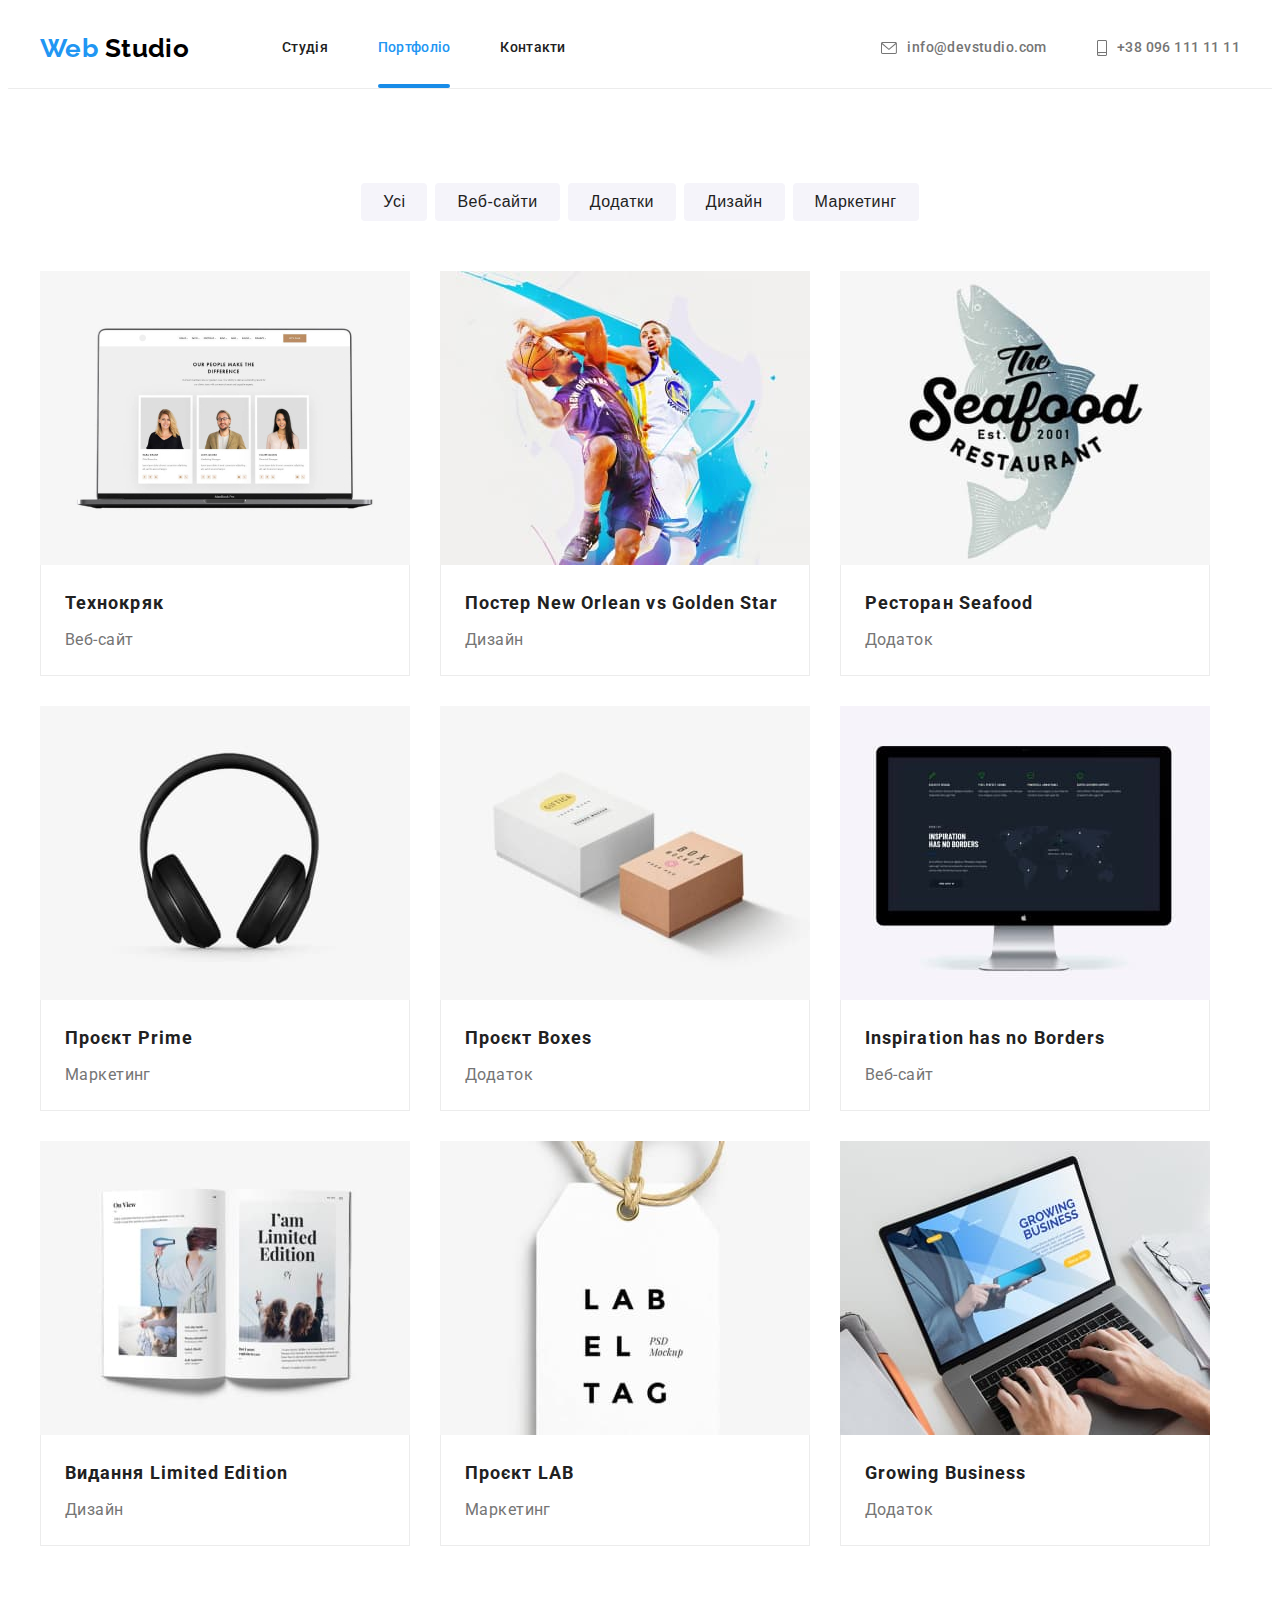
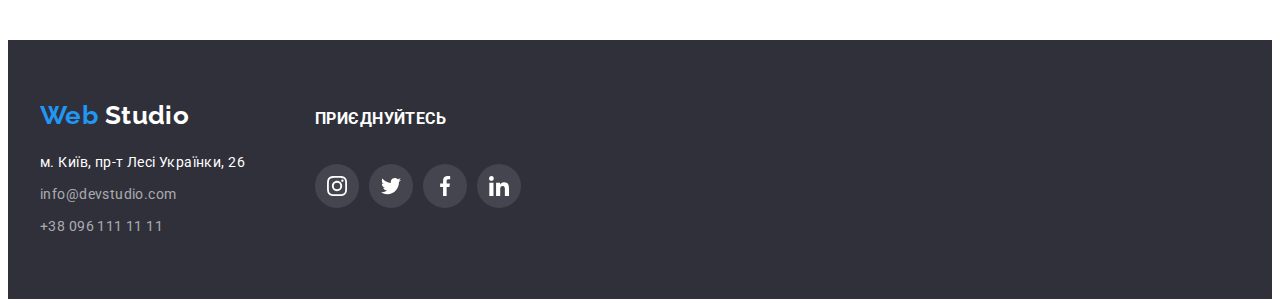
==== portfolio.html @ b119718e "ДЗ №6 (перенос 5 работы)" ====
<!DOCTYPE html>
<html lang="en">
  <head>
    <meta charset="UTF-8" />
    <meta http-equiv="X-UA-Compatible" content="IE=edge" />
    <meta name="viewport" content="width=device-width, initial-scale=1.0" />
    <title>Document</title>
    <link rel="preconnect" href="https://fonts.googleapis.com" />
    <link rel="preconnect" href="https://fonts.gstatic.com" crossorigin />
    <link
      href="https://fonts.googleapis.com/css2?family=Raleway:wght@700&family=Roboto:wght@400;500;700;900&display=swap"
      rel="stylesheet"
    />
    <link
      rel="stylesheet"
      href="https://cdnjs.cloudflare.com/ajax/libs/modern-normalize/1.1.0/modern-normalize.min.css"
      integrity="sha512-wpPYUAdjBVSE4KJnH1VR1HeZfpl1ub8YT/NKx4PuQ5NmX2tKuGu6U/JRp5y+Y8XG2tV+wKQpNHVUX03MfMFn9Q=="
      crossorigin="anonymous"
      referrerpolicy="no-referrer"
    />
    <link rel="stylesheet" href="./css/styles.css" />
  </head>
  <body>
    <header>
      <!--Nav menu-->
      <div class="conteiner-head head-flex">
        <nav class="nav-flex">
          <a class="logo" href="./index.html">
            Web
            <span class="logo-studio">Studio</span>
          </a>

          <ul class="nav">
            <li class="item">
              <a class="nav-link studio" href="./index.html">Студія</a>
            </li>
            <li class="item">
              <a class="nav-link portfolio current" href="./portfolio.html"
                >Портфоліо</a
              >
            </li>
            <li class="item">
              <a class="nav-link contacts" href="">Контакти</a>
            </li>
          </ul>
        </nav>

        <!--Contacts-->
        <ul class="contacts">
          <li class="item">
            <a class="mail svg-contacts" href="mailto:info@devstudio.com">
              <svg class="svg-icons" width="16px" height="12px">
                <use href="./images/sprite.svg#icon-envelope"></use>
              </svg>
              info@devstudio.com
            </a>
          </li>
          <li class="item">
            <a class="tel svg-contacts" href="tel:+380961111111">
              <svg class="svg-icons" width="10px" height="16px">
                <use href="./images/sprite.svg#icon-smartphone"></use>
              </svg>
              +38 096 111 11 11
            </a>
          </li>
        </ul>
      </div>
    </header>
    <main>
      <!-- Filters -->
      <section class="portfolio section portfolio-border">
        <div class="conteiner">
          <ul class="button-portfolio">
            <li class="but">
              <button class="button-filters" type="button">Усі</button>
            </li>
            <li class="but">
              <button class="button-filters" type="button">Веб-сайти</button>
            </li>
            <li class="but">
              <button class="button-filters" type="button">Додатки</button>
            </li>
            <li class="but">
              <button class="button-filters" type="button">Дизайн</button>
            </li>
            <li class="but">
              <button class="button-filters" type="button">Маркетинг</button>
            </li>
          </ul>

          <!-- Portfolio -->
          <h1 class="visually-hidden">Портфоліо</h1>
          <!-- h2 потім скирю, вирішив вказати для семантичності  -->
          <ul class="portfolio-list">
            
                 <li class="portfolio-item">
                  <div class="cards">
              <div class="box">
              <a href="" class="portfolio-link">
                <img
                  class="portfolio-img"
                  src="./images/portfolio_img/img_2.jpg"
                  alt="Технокряк"
                  width="370"
                                  />
                <div class="overley">
                <p class="portfolio-discr">Ресурс пропонує комплексні пропозиції з різним рівнем функціоналу та сервісів. Все це дозволить відвідувачу отримати вичерпні відомості про компанію чи приватну особу.</p>
                </div>
              </div>
                <div class="products">
                  <h2 class="portfolio-title">Технокряк</h2>
                  <p class="portfolio-content">Веб-сайт</p>
                </div>
              </a>
              </div>
            </li>
            <li class="portfolio-item">
              <div class="box">
              <a href="" class="portfolio-link">
                <img
                  class="portfolio-img"
                  src="./images/portfolio_img/img_9.jpg"
                  alt="Постер New Orlean vs Golden Star"
                  width="370"
                />
                 <div class="overley">
                <p class="portfolio-discr">Ресурс пропонує комплексні пропозиції з різним рівнем функціоналу та сервісів. Все це дозволить відвідувачу отримати вичерпні відомості про компанію чи приватну особу.</p>
                </div>
                
                </div>
                <div class="products">
                  <h2 class="portfolio-title">
                    Постер New Orlean vs Golden Star
                  </h2>
                  <p class="portfolio-content">Дизайн</p>
                </div>
              </a>
            </li>
            <li class="portfolio-item">
              <div class="box">
              <a href="" class="portfolio-link">
                <img
                  class="portfolio-img"
                  src="./images/portfolio_img/img_1.jpg"
                  alt="Ресторан Seafood"
                  width="370"
                />
                 <div class="overley">
                <p class="portfolio-discr">Ресурс пропонує комплексні пропозиції з різним рівнем функціоналу та сервісів. Все це дозволить відвідувачу отримати вичерпні відомості про компанію чи приватну особу.</p>
                </div>
                </div>
                <div class="products">
                  <h2 class="portfolio-title">Ресторан Seafood</h2>
                  <p class="portfolio-content">Додаток</p>
                </div>
              </a>
            </li>
            <li class="portfolio-item">
              <div class="box">
              <a href="" class="portfolio-link">
                <img
                  class="portfolio-img"
                  src="./images/portfolio_img/img_3.jpg"
                  alt="Проєкт Prime"
                  width="370"
                />
                 <div class="overley">
                <p class="portfolio-discr">Ресурс пропонує комплексні пропозиції з різним рівнем функціоналу та сервісів. Все це дозволить відвідувачу отримати вичерпні відомості про компанію чи приватну особу.</p>
                </div>
                </div>
                <div class="products">
                  <h2 class="portfolio-title">Проєкт Prime</h2>
                  <p class="portfolio-content">Маркетинг</p>
                </div>
              </a>
            </li>
            <li class="portfolio-item">
              <div class="box">
              <a href="" class="portfolio-link">
                <img
                  class="portfolio-img"
                  src="./images/portfolio_img/img_4.jpg"
                  alt="Проєкт Boxes"
                  width="370"
                />
                 <div class="overley">
                <p class="portfolio-discr">Ресурс пропонує комплексні пропозиції з різним рівнем функціоналу та сервісів. Все це дозволить відвідувачу отримати вичерпні відомості про компанію чи приватну особу.</p>
                </div>
                </div>
                <div class="products">
                  <h2 class="portfolio-title">Проєкт Boxes</h2>
                  <p class="portfolio-content">Додаток</p>
                </div>
              </a>
            </li>
            <li class="portfolio-item">
              <div class="box">
              <a href="" class="portfolio-link">
                <img
                  class="portfolio-img"
                  src="./images/portfolio_img/img_5.jpg"
                  alt="Inspiration has no Borders"
                  width="370"
                />
                 <div class="overley">
                <p class="portfolio-discr">Ресурс пропонує комплексні пропозиції з різним рівнем функціоналу та сервісів. Все це дозволить відвідувачу отримати вичерпні відомості про компанію чи приватну особу.</p>
                </div>
                </div>
                <div class="products">
                  <h2 class="portfolio-title">Inspiration has no Borders</h2>
                  <p class="portfolio-content">Веб-сайт</p>
                </div>
              </a>
            </li>
            <li class="portfolio-item">
              <div class="box">
              <a href="" class="portfolio-link">
                <img
                  class="portfolio-img"
                  src="./images/portfolio_img/img_6.jpg"
                  alt="Видання Limited Edition"
                  width="370"
                />
                 <div class="overley">
                <p class="portfolio-discr">Ресурс пропонує комплексні пропозиції з різним рівнем функціоналу та сервісів. Все це дозволить відвідувачу отримати вичерпні відомості про компанію чи приватну особу.</p>
                </div>
                </div>
                <div class="products">
                  <h2 class="portfolio-title">Видання Limited Edition</h2>
                  <p class="portfolio-content">Дизайн</p>
                </div>
              </a>
            </li>
            <li class="portfolio-item">
              <div class="box">
              <a href="" class="portfolio-link">
                <img
                  class="portfolio-img"
                  src="./images/portfolio_img/img_7.jpg"
                  alt="Проєкт LAB"
                  width="370"
                />
                 <div class="overley">
                <p class="portfolio-discr">Ресурс пропонує комплексні пропозиції з різним рівнем функціоналу та сервісів. Все це дозволить відвідувачу отримати вичерпні відомості про компанію чи приватну особу.</p>
                </div>
                </div>
                <div class="products">
                  <h2 class="portfolio-title">Проєкт LAB</h2>
                  <p class="portfolio-content">Маркетинг</p>
                </div>
              </a>
            </li>
            <li class="portfolio-item">
              <div class="box">
              <a href="" class="portfolio-link">
                <img
                  class="portfolio-img"
                  src="./images/portfolio_img/img_8.jpg"
                  alt="Growing Business"
                  width="370"
                />
                 <div class="overley">
                <p class="portfolio-discr">Ресурс пропонує комплексні пропозиції з різним рівнем функціоналу та сервісів. Все це дозволить відвідувачу отримати вичерпні відомості про компанію чи приватну особу.</p>
                </div>
                </div>
                <div class="products">
                  <h2 class="portfolio-title">Growing Business</h2>
                  <p class="portfolio-content">Додаток</p>
                </div>
              </a>
            </li>
          </ul>
        </div>
      </section>
    </main>
    <!--Footer-->
    <footer class="footer">
      <div class="conteiner">
        <div class="conteiner-adres">
          <div class="adress-left">
            <a class="logo" href="./index.html">
              Web
              <span class="logo-studio-collor">Studio</span>
            </a>
            <address class="adres conteiner-footer-flex">
              <ul class="address-list">
                <li class="address-item">
                  <a
                    class="address-position"
                    href="https://goo.gl/maps/iZfFcjyfjf4LChwR7"
                    target="_blank"
                    rel="noopener noreferrer"
                  >
                    <span class="address"
                      >м. Київ, пр-т Лесі Українки, 26</span
                    ></a
                  >
                </li>
                <li class="item">
                  <a class="contacts-foot" href="mailto:info@devstudio.com"
                    >info@devstudio.com</a
                  >
                </li>
                <li class="item">
                  <a class="contacts-foot" href="tel:+380961111111"
                    >+38 096 111 11 11</a
                  >
                </li>
              </ul>
            </address>
          </div>
          <!-- Средняя часть футера с линками на соц сети -->
          <div class="center-footer">
            <h3 class="title-footer">Приєднуйтесь</h3>
            <ul class="footer-link">
              <li class="social-link-cont">
                <a
                  href="https://www.instagram.com/"
                  aria-label="Instagram"
                  class="href-footer-link"
                >
                  <svg class="soc-icons" width="20px" height="20px">
                    <use href="./images/sprite.svg#icon-instagram"></use>
                  </svg>
                </a>
              </li>
              <li class="social-link-cont">
                <a
                  href="https://www.twitter.com/"
                  aria-label="Twitter"
                  class="href-footer-link"
                >
                  <svg class="soc-icons" width="20px" height="20px">
                    <use href="./images/sprite.svg#icon-twitter"></use>
                  </svg>
                </a>
              </li>
              <li class="social-link-cont">
                <a
                  href="https://www.facebook.com/"
                  aria-label="Facebook"
                  class="href-footer-link"
                >
                  <svg class="soc-icons" width="20px" height="20px">
                    <use href="./images/sprite.svg#icon-facebook"></use>
                  </svg>
                </a>
              </li>
              <li class="social-link-cont">
                <a
                  href="https://www.linkedin.com/"
                  aria-label="linkedin"
                  class="href-footer-link"
                >
                  <svg class="soc-icons" width="20px" height="20px">
                    <use href="./images/sprite.svg#icon-linkedin"></use>
                  </svg>
                </a>
              </li>
            </ul>
          </div>
        </div>
      </div>
    </footer>
  </body>
</html>
<!--Readi quest-->
---- css/styles.css ----
:root {
  --brand-color-left: #2196F3;
  --brand-color-right: #000000;
  --brand-color-fut: #FFFFFF;
  --hover-color: #2196F3;
  --nav-color: #212121;
  --contacts-color: #757575;
  --hero-bg-color: #2F303A;
  --light-collor: #FFFFFF;
  --button-color: #2196F3;
  --button-hover-color: #188CE8;
  --spec-content-color: #757575;
  --team-content-color: #F5F4FA; 
  --footer-color: #2F303A;
  --cont-foot-color: #ffffff99;
  --button-filters-color: #F5F4FA;
  --portfolio-content-color: #757575;
  --soft-color: #212121;
  --border-color-top: #ECECEC;
  --icons-color: #AFB1B8;
  --hover-overley: rgba(33, 150, 243, 0.9);
  --cubic-bezier: cubic-bezier(0.4, 0, 0.2, 1);
}

/* Базовые стили */
body {
  font-family: 'Roboto';
  font-size: 14px;
  color: var(--soft-color);
  letter-spacing: 0.03em;
  background-color: var(--light-collor);
  
}

h1, h2, h3, p, ul {
  margin: 0;
  padding: 0;
}
li {
  list-style-type: none;
}

img {
  display: block;
  max-width: 100%;
  height: auto;
}

a {
  text-decoration: none;
}

.conteiner {
  margin: 0 auto;
  width: 1200px;
  padding-left: 15px;
  padding-right: 15px;
}

/* Оформление */

.section {
  padding-top: 94px;
  padding-bottom: 94px;
}
/* Оформлення логотипу */
.logo {
text-decoration: none;
font-family: 'Raleway';
  font-weight: 700;
  font-size: 26px;
  line-height: 1.19;
  color: var(--brand-color-left);
}
/* Друга частина лого */
.logo-studio {
  text-decoration: none;
font-family: 'Raleway';
  font-weight: 700;
  font-size: 26px;
  line-height: 1.19;
  color: var(--brand-color-right);
}
/* Частина лого у футері (біла)*/
.logo-studio-collor {
font-family: 'Raleway';
  font-weight: 700;
  font-size: 26px;
  line-height: 1.19;
  color: var(--brand-color-fut);
}

/* Навігація сайту */
.nav-link {
  display: block;
  padding-top: 32px;
  padding-bottom: 32px;
  text-decoration: none;
  list-style: none;
    font-weight: 500;
    line-height: 1.14;
    letter-spacing: 0.02em;
    color: var(--nav-color);
    transition-property: color;
      transition-duration: 250ms;
      transition-timing-function: var(--cubic-bezier);

}

/* Подведение линии под навигацией */
.nav .studio.current::after,
.nav .portfolio.current::after
 {
  content: "";
  position: absolute;
  bottom: 0;
  left: 0;
  width: 100%;
  height: 4px;
  border-radius: 2px;
  background-color: var(--button-hover-color);
}

/* Оформление шапки */
.head-flex {
  display: flex;
  align-items: center;
  height: 80px;

}
.nav .item {
  margin-right: 50px;
}

.nav .item:last-child {
  margin-right: 0;

}

.nav-flex {
  display: flex;
  align-items: center;
}
.nav {
  display: flex;
  margin-left: 93px;
}
.nav-link:hover, 
.nav-link:focus {
  color: var(--hover-color);
}

.nav .studio.current,
.nav .portfolio.current {
  position: relative;
  color: var(--hover-color);
}


.conteiner-bottom.portf {
  margin-bottom: 94px;
}

.conteiner-head {
  margin-left: auto;
  margin-right: auto;
  width: 1200px;
  padding-left: 15px;
  padding-right: 15px;
}





/* Контакти сайту */
.contacts a {
  display: flex;
  align-items: center;
    font-weight: 500;
    line-height: 1.14;
    text-decoration: none;
    color: var(--contacts-color);
    transition-property: color;
      transition-duration: 250ms;
      transition-timing-function: var(--cubic-bezier);


}

.contacts a:hover,
.contacts a:focus {
color: var(--hover-color);
}


.contacts {
  display:flex;
  margin-left: auto;
  align-items: center;

  
}

.contacts .item {
  margin-right: 50px;
}

.contacts .item:last-child {
  margin-right: 0;
}


.svg-icons{
    margin-right: 10px;
    fill: currentColor;
}


.svg-contacts-conteiner {
  display: block;
  
}
/* Стилі на основний заголовок  */

.hero {
  max-width: 1600px;
  height: 600px;
  margin-left: auto;
  margin-right: auto;
  text-align: center;
  padding: 200px 0;
  background-image: linear-gradient( to right, rgba(47, 48, 58, 0.4), rgba(47, 48, 58, 0.4) ), url(../images/bg_mode.jpg);
  background-color: var(--hero-bg-color);
  background-repeat: no-repeat;
  background-position: center;
  background-size: cover;
}

.heero-title {
  font-weight: 900;
    font-size: 44px;
    line-height: 1.36;
    width: 696px;
    margin: 0 auto;
    margin-bottom: 30px;
    letter-spacing: 0.06em;
    text-transform: uppercase;
    color: var(--light-collor);
    text-shadow: 0px 4px 4px rgba(0, 0, 0, 0.25);
  
}
/* Стилі на кнопку під основним банером */
.button {
    font-family: inherit;
    font-weight: 700;
    font-size: 16px;
    line-height: 1.88;
    align-items: center;
    text-align: center;
    letter-spacing: 0.06em;
    border-radius: 4px;
    padding: 10px 32px;
    min-width: 216px;
    border: none;
    background: var(--button-color);
      color: var(--light-collor);
      transition-property: color;
        transition-duration: 250ms;
        transition-timing-function: var(--cubic-bezier);
}

.button:hover,
.button:focus {
  background: var(--button-hover-color);
    box-shadow: 0px 4px 4px rgba(0, 0, 0, 0.15);
}

.button,
.button-filters {
  cursor: pointer;
}
/* Скриваємо заголовок h2 та h1 у портфоліо */
.visually-hidden {
  position: absolute;
  white-space: nowrap;
  width: 1px;
  height: 1px;
  overflow: hidden;
  border: 0;
  padding: 0;
  clip: rect(0 0 0 0);
  clip-path: inset(50%);
  margin: -1px;
}


/* Блок Наши особенности  */

.svg-conteiner {
  width: 270px;
  height: 120px;
  background-color: var(--team-content-color);
  display: flex;
  justify-content: center;
  align-items: center;
  margin-bottom: 30px;
  border-radius: 4px;
}


.special-list {
  display: flex;
  flex-wrap: wrap;
}

.special-list .item {
  width: 270px;
}

.special-list .item + .item {
  margin-left: 30px;
}



.special-title {
    font-weight: 700;
    line-height: 1.14;
    text-transform: uppercase;
    font-size: 14px;
    margin-bottom: 10px;

}

.conteiner.speccial {
  margin-bottom: 94px;
}


.special-content {
    line-height: 1.71;
    color: var(--spec-content-color);
}

.title {
    font-weight: 700;
    font-size: 36px;
    line-height: 1.17;
    text-align: center;
}

.photo {
  display: flex;
  flex-wrap: wrap;
}
.img + .img {
  margin-left: 30px;
}

/*  Блок Чем мы занимаемся  */

.conteiner .busines {
  margin-bottom: 50px;
}
.proffesional {
  padding-top: 0;
}

.img {
  position: relative;
}

.proff-discr {
  display: flex;
  justify-content: center;
 align-items: center;
  position: absolute;
  bottom: 0;
  background-color: rgba(47, 48, 58, 0.8);
  height: 70px;
  width: 100%;
  font-weight: 700;
    line-height: 1.14;
    text-transform: uppercase;
    color: var(--light-collor);

}

/* Блок Наша команда  */

.team-list {
  display: flex;
  flex-wrap: wrap;
}

.team-list .team-item + .team-item {
  margin-left: 30px;
}

.team .title {
  margin-bottom: 50px;
}
.team-item {
  width: 270px;
  background-color: var(--light-collor);
  box-shadow: 0px 1px 3px rgba(0, 0, 0, 0.12), 0px 1px 1px rgba(0, 0, 0, 0.14), 0px 2px 1px rgba(0, 0, 0, 0.2);
    border-radius: 0px 0px 4px 4px;
}


.team-name {
  margin-bottom: 10px;
}


.team {
  background: var(--team-content-color);
}

.team-name {
font-weight: 500;
  font-size: 16px;
  line-height: 1.19;
  text-align: center;
}

.team-post {
  font-size: 16px;
  line-height: 1.19;
  text-align: center;
  color: var(--spec-content-color);
}

.div-team {
  padding-top: 30px;
  padding-bottom: 30px;
  
}

/* Блок иконок соц сетей в блоке Наша команда */
.social-link {
  display: flex;
  justify-content: center;
}

.href-social-link {
  display: flex;
  width: 44px;
  height: 44px;
  border-radius: 50%;
  justify-content: center;
  align-items: center;
  color: var(--icons-color);
  transition-property: color, background-color;
    transition-duration: 250ms;
    transition-timing-function: var(--cubic-bezier);
}

.soc-icons {
  fill: currentColor;
}

.social-link-cont {
  margin-top: 16px;
}

.social-link-cont:not(:last-child){
  margin-right: 10px;
}

.href-social-link:hover,
.href-social-link:focus {
color: var(--light-collor);
 background-color: var(--hover-color);
}


/* Блок наши клиенты  */

.regular-link {
  display: flex;
  justify-content: center;
  align-items: center;
  width: 170px;
  height: 92px;
  border: 1px solid var(--icons-color);
  color: var(--icons-color);
  border-radius: 4px;
  transition-property: color, border;
  transition-duration: 250ms;
  transition-timing-function: var(--cubic-bezier);
}

.regular-cust:not(:last-child){
  margin-right: 30px;
}

.regular-cust-flex {
  display: flex;
  justify-content: center;
  align-self: center;
}

.regular-section .title {
margin-bottom: 50px;
}

.regular-link:hover,
 .regular-link:focus {
  color: var(--hover-color);
  border: 1px solid var(--hover-color);
}

.svg-icons {
  fill:currentColor
}

.conteiner-portfolio-bottom .title {
  padding-top: 94px;
padding-bottom: 50px;
}



/* Футер сайта  */

.footer.portfolio {
  margin-top: 94px;
}

.footer {
  background: var(--footer-color);
  padding: 60px 0;
}

.contacts-foot {
    text-decoration: none;
    font-weight: 400;
    line-height: 1.71;
    color: var(--cont-foot-color);
    transition-property: color;
      transition-duration: 250ms;
      transition-timing-function: var(--cubic-bezier);

}

.contacts-foot:hover,
.contacts-foot:focus {
  color: var(--hover-color);
}
.address {
text-decoration: none;
line-height: 1.71;
color: var(--light-collor);
transition-property: color;
  transition-duration: 250ms;
  transition-timing-function: var(--cubic-bezier);
}

.address-item {
  line-height: 1.71;
  letter-spacing: 0.03em;
  color: var(--light-collor);
 
}


.title-footer {
  font-weight: 700;
    line-height: 1.14;
    text-transform: uppercase;
    margin-bottom: 20px;
    color: var(--light-collor);
}

.conteiner-adres {
  display: flex;
  align-items: baseline;
}

.footer-link {
  display: flex;
}

.href-footer-link {
  font-weight: 700;
  display: flex;
  width: 44px;
  height: 44px;
  border-radius: 50%;
  justify-content: center;
  align-items: center;
  color: var(--brand-color-fut);
  background: rgba(255, 255, 255, 0.1);

  transition-property: color, background-color;
    transition-duration: 250ms;
    transition-timing-function: var(--cubic-bezier);

}

.href-footer-link:hover,
.href-footer-link:focus {
  background: var(--hover-color)
}

.center-footer {
  margin-left: 70px;
}



.social-link-cont-foot:not(:last-child) {
  margin-right: 10px;
}

.href-social-link-foot:hover,
.href-social-link-foot:focus {
  color: var(--light-collor);
  background-color: var(--hover-color);
}
/* Portfolio */
/* Оформление кнопок в фильтре портфолио */
.button-filters {
  display: block;
  font-weight: 500;
    font-size: 16px;
    line-height: 1.63;
    letter-spacing: 0.03em;
    background-color: var(--button-filters-color);
    color: var(--nav-color);
    border-radius: 4px; 
    border: none;
    padding: 6px 22px;
    transition-property: color, backgroun-color, box-shadow;
      transition-duration: 250ms;
      transition-timing-function: var(--cubic-bezier);
    
}

.button-filters:hover,
.button-filters:focus {
  background-color: var(--button-hover-color);
  color: var(--light-collor);
  box-shadow: 0px 3px 1px rgba(0, 0, 0, 0.1), 0px 1px 2px rgba(0, 0, 0, 0.08), 0px 2px 2px rgba(0, 0, 0, 0.12);
}



/* Карточки портфолио */

.portfolio-list {
  display: flex;
  flex-wrap: wrap;

}
.portfolio-border {
  border-top: 1px solid var(--border-color-top);

}

.portfolio-discr {
  display: flex;
  justify-content: center;
  align-items: center;
  position: absolute;
 top: 50%;
 left: 50%;
 transform: translate(-50%, -50% );
 width: 322px;
  font-size: 18px;
  line-height: 1.56;
  letter-spacing: 0.03em;
  color: var(--light-collor);

}
/* Делаем ефект оверлей на карточки */
.box {
  position: relative;
  overflow: hidden;
}

.portfolio-item:hover .overley,
.portfolio-item:focus .overley {
  transform: translateY(0);
  border: 1px solid #EEEEEE;
  box-shadow: 0px 1px 1px rgba(0, 0, 0, 0.12), 0px 4px 4px rgba(0, 0, 0, 0.06), 1px 4px 6px rgba(0, 0, 0, 0.16);

}

.portfolio-link:hover .overley,
.portfolio-link:focus .overley {
  transform: translateY(0);
  border: 1px solid #EEEEEE;
  box-shadow: 0px 1px 1px rgba(0, 0, 0, 0.12), 0px 4px 4px rgba(0, 0, 0, 0.06), 1px 4px 6px rgba(0, 0, 0, 0.16);

}

.portfolio-item:hover,
.portfolio-item:focus {

  border: 1px solid #EEEEEE;
  box-shadow: 0px 1px 1px rgba(0, 0, 0, 0.12), 0px 4px 4px rgba(0, 0, 0, 0.06), 1px 4px 6px rgba(0, 0, 0, 0.16);
}

.overley {
  position: absolute;
  top: 0;
  left: 0;
  width: 100%;
  height: 100%;
  background-color: rgba(33, 150, 243, 0.9);

  transform: translateY(100%);
  transition-property: transform;
  transition-duration: 250ms;
  transition-timing-function: var(--cubic-bezier);

}

/* Разметка и отступы между карточками */

.portfolio-item {
  display: block;
  width: 370px;
  margin-right: 30px;
  margin-bottom: 30px;
  
}

.portfolio-item:nth-child(3n){
  margin-right: 0px;
}

.portfolio-item:nth-last-child(-n + 3){
  margin-bottom: 0px;
}


.portfolio-title {
  font-weight: 700;
    font-size: 18px;
    line-height: 2.0;
    letter-spacing: 0.06em;
    margin-bottom: 4px;
}

.portfolio-content {
    font-size: 16px;
    line-height: 1.87;
    color: var(--portfolio-content-color);

}

.portfolio-link {
  display: block;
  color: var(--soft-color);
}

.products {
  padding: 20px 24px 20px 24px;
  border: 1px solid var(--border-color-top);
  border-top: none;
  
}


.adres {
  font-style: normal;
  margin-top: 20px;
}
.address-position {
  text-decoration: none;
 
}

.address:hover,
.address:focus{
  color: var(--button-hover-color);
}


.button-portfolio {
  display: flex;
justify-content: center;
margin-bottom: 50px;

}

.button-portfolio .but + .but {
margin-left: 8px;

}

.address-list .item {
margin-top: 8px;
}

/* Modal window*/

.backdrop {
  position: fixed;
  top: 0;
  left: 0;
  width: 100%;
  height: 100%;
  background-color: rgba(0, 0, 0, 0.2);
  visibility: visible;
  opacity: 1;
  transition: opacity 250ms cubic-bezier(0.4, 0, 0.2, 1), visibility 250ms cubic-bezier(0.4, 0, 0.2, 1);
  
}

.backdrop.is-hidden {
  opacity: 0;
  pointer-events: none;
}

.modal {
  position: absolute;
    top: 50%;
    left: 50%;
    transform: translate(-50%, -50%);
    min-width: 530px;
    min-height: 580px;
    padding: 30px;
    background: var(--light-collor);
      box-shadow: 0px 1px 3px rgba(0, 0, 0, 0.12), 0px 1px 1px rgba(0, 0, 0, 0.14), 0px 2px 1px rgba(0, 0, 0, 0.2);
      border-radius: 4px; 
    

}

.modal-button {
  position: absolute;
  width: 30px;
  height: 30px;
  top: 8px;
  right: 8px;
  border-radius: 50%;
  border: 1px solid rgba(0, 0, 0, 0.1);
  background-color: var(--light-collor);
       
}
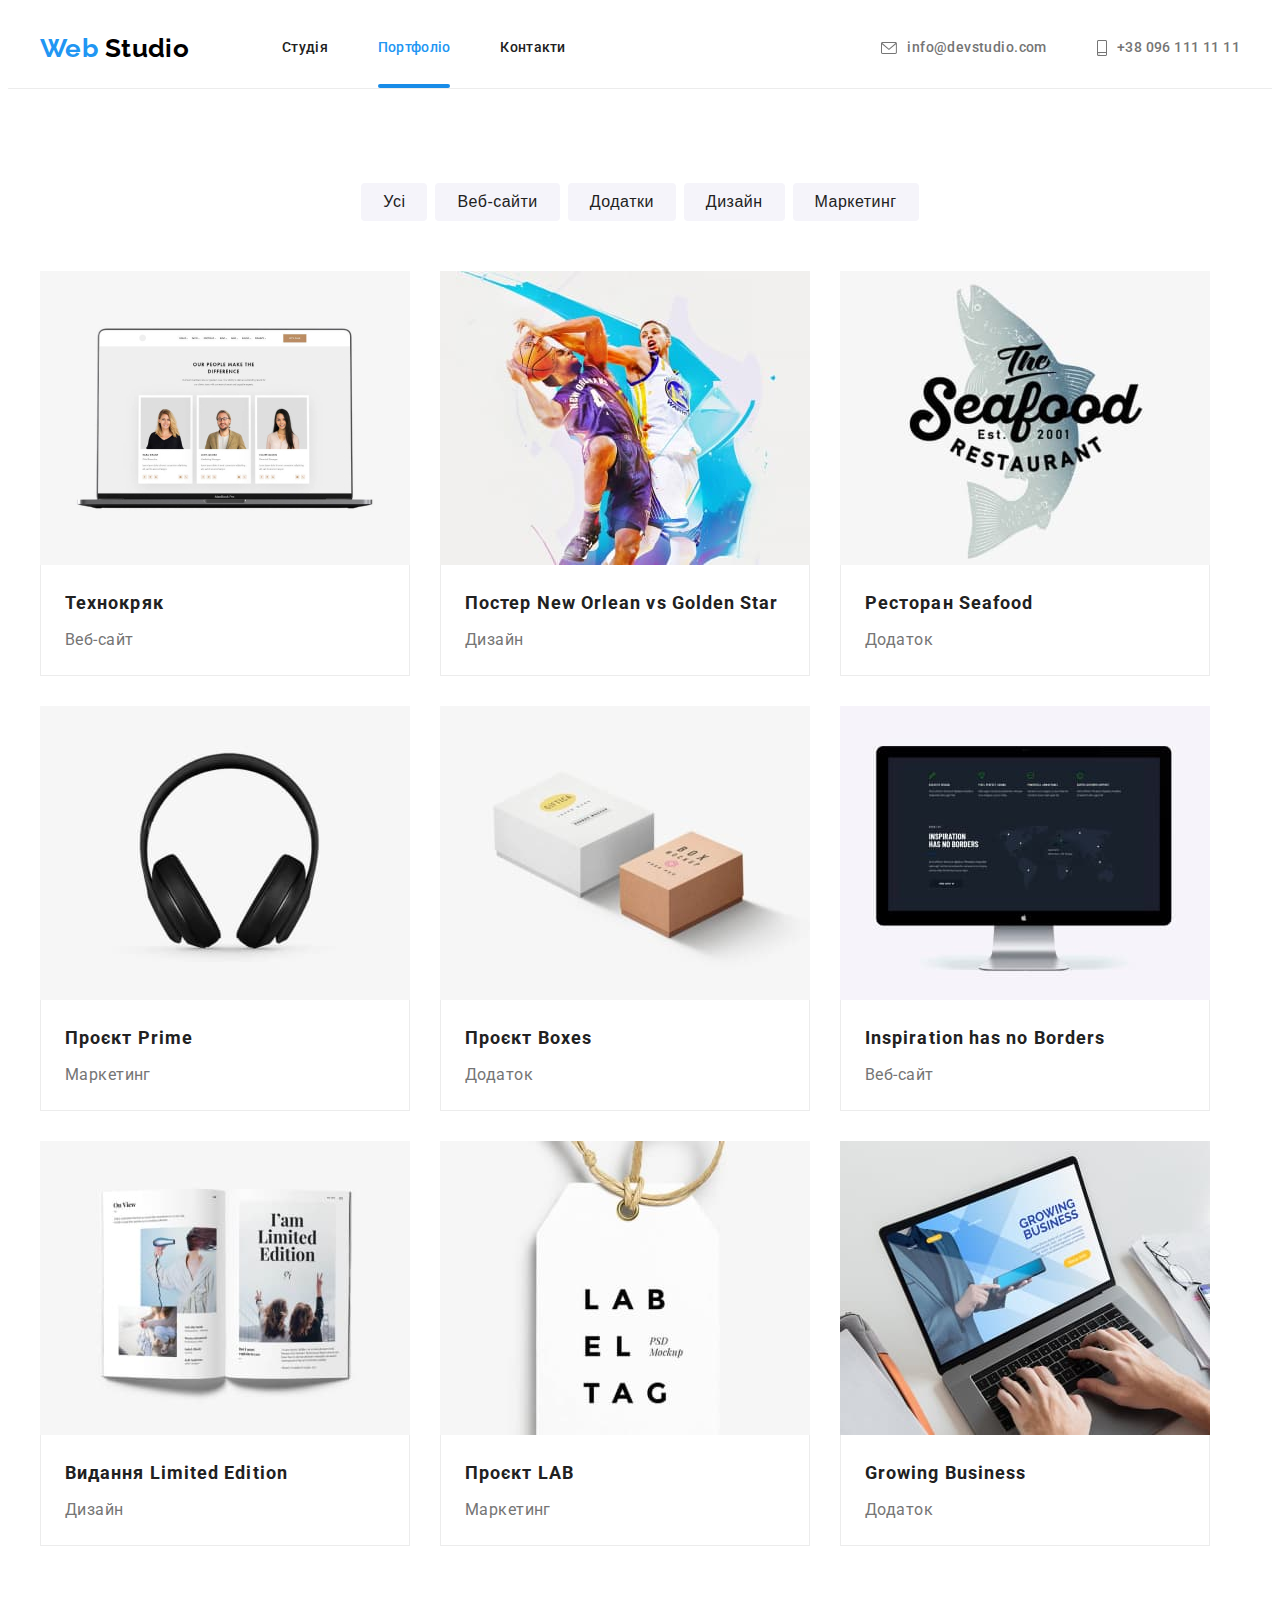
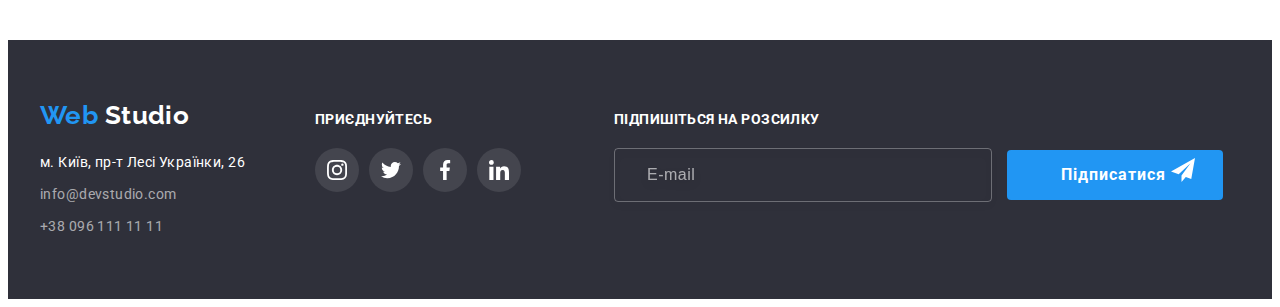
==== commit 7802b241: "HW6 перенос футера с индекса в портфолио" ====
--- a/portfolio.html
+++ b/portfolio.html
@@ -92,41 +92,50 @@
           <h1 class="visually-hidden">Портфоліо</h1>
           <!-- h2 потім скирю, вирішив вказати для семантичності  -->
           <ul class="portfolio-list">
-            
-                 <li class="portfolio-item">
-                  <div class="cards">
-              <div class="box">
-              <a href="" class="portfolio-link">
-                <img
-                  class="portfolio-img"
-                  src="./images/portfolio_img/img_2.jpg"
-                  alt="Технокряк"
-                  width="370"
-                                  />
-                <div class="overley">
-                <p class="portfolio-discr">Ресурс пропонує комплексні пропозиції з різним рівнем функціоналу та сервісів. Все це дозволить відвідувачу отримати вичерпні відомості про компанію чи приватну особу.</p>
-                </div>
-              </div>
+            <!-- 1 иконка -->
+            <li class="portfolio-item">
+              <a href="" class="portfolio-link">
+                <div class="box">
+                  <img
+                    class="portfolio-img"
+                    src="./images/portfolio_img/img_2.jpg"
+                    alt="Технокряк"
+                    width="370"
+                  />
+                  <div class="overley">
+                    <p class="portfolio-discr">
+                      Ресурс пропонує комплексні пропозиції з різним рівнем
+                      функціоналу та сервісів. Все це дозволить відвідувачу
+                      отримати вичерпні відомості про компанію чи приватну
+                      особу.
+                    </p>
+                  </div>
+                </div>
                 <div class="products">
                   <h2 class="portfolio-title">Технокряк</h2>
                   <p class="portfolio-content">Веб-сайт</p>
                 </div>
               </a>
-              </div>
-            </li>
-            <li class="portfolio-item">
-              <div class="box">
-              <a href="" class="portfolio-link">
-                <img
-                  class="portfolio-img"
-                  src="./images/portfolio_img/img_9.jpg"
-                  alt="Постер New Orlean vs Golden Star"
-                  width="370"
-                />
-                 <div class="overley">
-                <p class="portfolio-discr">Ресурс пропонує комплексні пропозиції з різним рівнем функціоналу та сервісів. Все це дозволить відвідувачу отримати вичерпні відомості про компанію чи приватну особу.</p>
-                </div>
-                
+            </li>
+
+            <!-- 2 иконка -->
+            <li class="portfolio-item">
+              <a href="" class="portfolio-link">
+                <div class="box">
+                  <img
+                    class="portfolio-img"
+                    src="./images/portfolio_img/img_9.jpg"
+                    alt="Постер New Orlean vs Golden Star"
+                    width="370"
+                  />
+                  <div class="overley">
+                    <p class="portfolio-discr">
+                      Ресурс пропонує комплексні пропозиції з різним рівнем
+                      функціоналу та сервісів. Все це дозволить відвідувачу
+                      отримати вичерпні відомості про компанію чи приватну
+                      особу.
+                    </p>
+                  </div>
                 </div>
                 <div class="products">
                   <h2 class="portfolio-title">
@@ -136,18 +145,25 @@
                 </div>
               </a>
             </li>
-            <li class="portfolio-item">
-              <div class="box">
-              <a href="" class="portfolio-link">
-                <img
-                  class="portfolio-img"
-                  src="./images/portfolio_img/img_1.jpg"
-                  alt="Ресторан Seafood"
-                  width="370"
-                />
-                 <div class="overley">
-                <p class="portfolio-discr">Ресурс пропонує комплексні пропозиції з різним рівнем функціоналу та сервісів. Все це дозволить відвідувачу отримати вичерпні відомості про компанію чи приватну особу.</p>
-                </div>
+            <!-- 3 иконка -->
+
+            <li class="portfolio-item">
+              <a href="" class="portfolio-link">
+                <div class="box">
+                  <img
+                    class="portfolio-img"
+                    src="./images/portfolio_img/img_1.jpg"
+                    alt="Ресторан Seafood"
+                    width="370"
+                  />
+                  <div class="overley">
+                    <p class="portfolio-discr">
+                      Ресурс пропонує комплексні пропозиції з різним рівнем
+                      функціоналу та сервісів. Все це дозволить відвідувачу
+                      отримати вичерпні відомості про компанію чи приватну
+                      особу.
+                    </p>
+                  </div>
                 </div>
                 <div class="products">
                   <h2 class="portfolio-title">Ресторан Seafood</h2>
@@ -155,18 +171,25 @@
                 </div>
               </a>
             </li>
-            <li class="portfolio-item">
-              <div class="box">
-              <a href="" class="portfolio-link">
-                <img
-                  class="portfolio-img"
-                  src="./images/portfolio_img/img_3.jpg"
-                  alt="Проєкт Prime"
-                  width="370"
-                />
-                 <div class="overley">
-                <p class="portfolio-discr">Ресурс пропонує комплексні пропозиції з різним рівнем функціоналу та сервісів. Все це дозволить відвідувачу отримати вичерпні відомості про компанію чи приватну особу.</p>
-                </div>
+
+            <!-- 4 иконка -->
+            <li class="portfolio-item">
+              <a href="" class="portfolio-link">
+                <div class="box">
+                  <img
+                    class="portfolio-img"
+                    src="./images/portfolio_img/img_3.jpg"
+                    alt="Проєкт Prime"
+                    width="370"
+                  />
+                  <div class="overley">
+                    <p class="portfolio-discr">
+                      Ресурс пропонує комплексні пропозиції з різним рівнем
+                      функціоналу та сервісів. Все це дозволить відвідувачу
+                      отримати вичерпні відомості про компанію чи приватну
+                      особу.
+                    </p>
+                  </div>
                 </div>
                 <div class="products">
                   <h2 class="portfolio-title">Проєкт Prime</h2>
@@ -174,18 +197,24 @@
                 </div>
               </a>
             </li>
-            <li class="portfolio-item">
-              <div class="box">
-              <a href="" class="portfolio-link">
-                <img
-                  class="portfolio-img"
-                  src="./images/portfolio_img/img_4.jpg"
-                  alt="Проєкт Boxes"
-                  width="370"
-                />
-                 <div class="overley">
-                <p class="portfolio-discr">Ресурс пропонує комплексні пропозиції з різним рівнем функціоналу та сервісів. Все це дозволить відвідувачу отримати вичерпні відомості про компанію чи приватну особу.</p>
-                </div>
+            <!-- 5 иконка -->
+            <li class="portfolio-item">
+              <a href="" class="portfolio-link">
+                <div class="box">
+                  <img
+                    class="portfolio-img"
+                    src="./images/portfolio_img/img_4.jpg"
+                    alt="Проєкт Boxes"
+                    width="370"
+                  />
+                  <div class="overley">
+                    <p class="portfolio-discr">
+                      Ресурс пропонує комплексні пропозиції з різним рівнем
+                      функціоналу та сервісів. Все це дозволить відвідувачу
+                      отримати вичерпні відомості про компанію чи приватну
+                      особу.
+                    </p>
+                  </div>
                 </div>
                 <div class="products">
                   <h2 class="portfolio-title">Проєкт Boxes</h2>
@@ -193,18 +222,24 @@
                 </div>
               </a>
             </li>
-            <li class="portfolio-item">
-              <div class="box">
-              <a href="" class="portfolio-link">
-                <img
-                  class="portfolio-img"
-                  src="./images/portfolio_img/img_5.jpg"
-                  alt="Inspiration has no Borders"
-                  width="370"
-                />
-                 <div class="overley">
-                <p class="portfolio-discr">Ресурс пропонує комплексні пропозиції з різним рівнем функціоналу та сервісів. Все це дозволить відвідувачу отримати вичерпні відомості про компанію чи приватну особу.</p>
-                </div>
+            <!-- 6 иконка -->
+            <li class="portfolio-item">
+              <a href="" class="portfolio-link">
+                <div class="box">
+                  <img
+                    class="portfolio-img"
+                    src="./images/portfolio_img/img_5.jpg"
+                    alt="Inspiration has no Borders"
+                    width="370"
+                  />
+                  <div class="overley">
+                    <p class="portfolio-discr">
+                      Ресурс пропонує комплексні пропозиції з різним рівнем
+                      функціоналу та сервісів. Все це дозволить відвідувачу
+                      отримати вичерпні відомості про компанію чи приватну
+                      особу.
+                    </p>
+                  </div>
                 </div>
                 <div class="products">
                   <h2 class="portfolio-title">Inspiration has no Borders</h2>
@@ -212,18 +247,24 @@
                 </div>
               </a>
             </li>
-            <li class="portfolio-item">
-              <div class="box">
-              <a href="" class="portfolio-link">
-                <img
-                  class="portfolio-img"
-                  src="./images/portfolio_img/img_6.jpg"
-                  alt="Видання Limited Edition"
-                  width="370"
-                />
-                 <div class="overley">
-                <p class="portfolio-discr">Ресурс пропонує комплексні пропозиції з різним рівнем функціоналу та сервісів. Все це дозволить відвідувачу отримати вичерпні відомості про компанію чи приватну особу.</p>
-                </div>
+            <!-- 7 иконка -->
+            <li class="portfolio-item">
+              <a href="" class="portfolio-link">
+                <div class="box">
+                  <img
+                    class="portfolio-img"
+                    src="./images/portfolio_img/img_6.jpg"
+                    alt="Видання Limited Edition"
+                    width="370"
+                  />
+                  <div class="overley">
+                    <p class="portfolio-discr">
+                      Ресурс пропонує комплексні пропозиції з різним рівнем
+                      функціоналу та сервісів. Все це дозволить відвідувачу
+                      отримати вичерпні відомості про компанію чи приватну
+                      особу.
+                    </p>
+                  </div>
                 </div>
                 <div class="products">
                   <h2 class="portfolio-title">Видання Limited Edition</h2>
@@ -231,18 +272,24 @@
                 </div>
               </a>
             </li>
-            <li class="portfolio-item">
-              <div class="box">
-              <a href="" class="portfolio-link">
-                <img
-                  class="portfolio-img"
-                  src="./images/portfolio_img/img_7.jpg"
-                  alt="Проєкт LAB"
-                  width="370"
-                />
-                 <div class="overley">
-                <p class="portfolio-discr">Ресурс пропонує комплексні пропозиції з різним рівнем функціоналу та сервісів. Все це дозволить відвідувачу отримати вичерпні відомості про компанію чи приватну особу.</p>
-                </div>
+            <!-- 8 иконка -->
+            <li class="portfolio-item">
+              <a href="" class="portfolio-link">
+                <div class="box">
+                  <img
+                    class="portfolio-img"
+                    src="./images/portfolio_img/img_7.jpg"
+                    alt="Проєкт LAB"
+                    width="370"
+                  />
+                  <div class="overley">
+                    <p class="portfolio-discr">
+                      Ресурс пропонує комплексні пропозиції з різним рівнем
+                      функціоналу та сервісів. Все це дозволить відвідувачу
+                      отримати вичерпні відомості про компанію чи приватну
+                      особу.
+                    </p>
+                  </div>
                 </div>
                 <div class="products">
                   <h2 class="portfolio-title">Проєкт LAB</h2>
@@ -250,18 +297,24 @@
                 </div>
               </a>
             </li>
-            <li class="portfolio-item">
-              <div class="box">
-              <a href="" class="portfolio-link">
-                <img
-                  class="portfolio-img"
-                  src="./images/portfolio_img/img_8.jpg"
-                  alt="Growing Business"
-                  width="370"
-                />
-                 <div class="overley">
-                <p class="portfolio-discr">Ресурс пропонує комплексні пропозиції з різним рівнем функціоналу та сервісів. Все це дозволить відвідувачу отримати вичерпні відомості про компанію чи приватну особу.</p>
-                </div>
+            <!-- 9 иконка -->
+            <li class="portfolio-item">
+              <a href="" class="portfolio-link">
+                <div class="box">
+                  <img
+                    class="portfolio-img"
+                    src="./images/portfolio_img/img_8.jpg"
+                    alt="Growing Business"
+                    width="370"
+                  />
+                  <div class="overley">
+                    <p class="portfolio-discr">
+                      Ресурс пропонує комплексні пропозиції з різним рівнем
+                      функціоналу та сервісів. Все це дозволить відвідувачу
+                      отримати вичерпні відомості про компанію чи приватну
+                      особу.
+                    </p>
+                  </div>
                 </div>
                 <div class="products">
                   <h2 class="portfolio-title">Growing Business</h2>
@@ -273,95 +326,168 @@
         </div>
       </section>
     </main>
-    <!--Footer-->
+     <!--Footer-->
     <footer class="footer">
-      <div class="conteiner">
-        <div class="conteiner-adres">
-          <div class="adress-left">
-            <a class="logo" href="./index.html">
-              Web
-              <span class="logo-studio-collor">Studio</span>
-            </a>
-            <address class="adres conteiner-footer-flex">
-              <ul class="address-list">
-                <li class="address-item">
-                  <a
-                    class="address-position"
-                    href="https://goo.gl/maps/iZfFcjyfjf4LChwR7"
-                    target="_blank"
-                    rel="noopener noreferrer"
-                  >
-                    <span class="address"
-                      >м. Київ, пр-т Лесі Українки, 26</span
-                    ></a
-                  >
-                </li>
-                <li class="item">
-                  <a class="contacts-foot" href="mailto:info@devstudio.com"
-                    >info@devstudio.com</a
-                  >
-                </li>
-                <li class="item">
-                  <a class="contacts-foot" href="tel:+380961111111"
-                    >+38 096 111 11 11</a
-                  >
-                </li>
-              </ul>
-            </address>
-          </div>
-          <!-- Средняя часть футера с линками на соц сети -->
-          <div class="center-footer">
-            <h3 class="title-footer">Приєднуйтесь</h3>
-            <ul class="footer-link">
-              <li class="social-link-cont">
+      <div class="conteiner conteiner-adres">
+        <div class="adress-left">
+          <a class="logo" href="./index.html">
+            Web
+            <span class="logo-studio-collor">Studio</span>
+          </a>
+          <address class="adres conteiner-footer-flex">
+            <ul class="address-list">
+              <li class="address-item">
                 <a
-                  href="https://www.instagram.com/"
-                  aria-label="Instagram"
-                  class="href-footer-link"
+                  class="address-position"
+                  href="https://goo.gl/maps/iZfFcjyfjf4LChwR7"
+                  target="_blank"
+                  rel="noopener noreferrer"
                 >
-                  <svg class="soc-icons" width="20px" height="20px">
-                    <use href="./images/sprite.svg#icon-instagram"></use>
-                  </svg>
-                </a>
+                  <span class="address"
+                    >м. Київ, пр-т Лесі Українки, 26</span
+                  ></a
+                >
               </li>
-              <li class="social-link-cont">
-                <a
-                  href="https://www.twitter.com/"
-                  aria-label="Twitter"
-                  class="href-footer-link"
+              <li class="item">
+                <a class="contacts-foot" href="mailto:info@devstudio.com"
+                  >info@devstudio.com</a
                 >
-                  <svg class="soc-icons" width="20px" height="20px">
-                    <use href="./images/sprite.svg#icon-twitter"></use>
-                  </svg>
-                </a>
               </li>
-              <li class="social-link-cont">
-                <a
-                  href="https://www.facebook.com/"
-                  aria-label="Facebook"
-                  class="href-footer-link"
+              <li class="item">
+                <a class="contacts-foot" href="tel:+380961111111"
+                  >+38 096 111 11 11</a
                 >
-                  <svg class="soc-icons" width="20px" height="20px">
-                    <use href="./images/sprite.svg#icon-facebook"></use>
-                  </svg>
-                </a>
-              </li>
-              <li class="social-link-cont">
-                <a
-                  href="https://www.linkedin.com/"
-                  aria-label="linkedin"
-                  class="href-footer-link"
-                >
-                  <svg class="soc-icons" width="20px" height="20px">
-                    <use href="./images/sprite.svg#icon-linkedin"></use>
-                  </svg>
-                </a>
               </li>
             </ul>
-          </div>
+          </address>
+        </div>
+        <!-- Средняя часть футера с линками на соц сети -->
+        <div class="center-footer">
+          <p class="title-footer">Приєднуйтесь</p>
+          <ul class="footer-link">
+            <li class="social-link-cont-foot">
+              <a
+                href="https://www.instagram.com/"
+                aria-label="Instagram"
+                class="href-footer-link"
+              >
+                <svg class="soc-icons" width="20px" height="20px">
+                  <use href="./images/sprite.svg#icon-instagram"></use>
+                </svg>
+              </a>
+            </li>
+            <li class="social-link-cont-foot">
+              <a
+                href="https://www.twitter.com/"
+                aria-label="Twitter"
+                class="href-footer-link"
+              >
+                <svg class="soc-icons" width="20px" height="20px">
+                  <use href="./images/sprite.svg#icon-twitter"></use>
+                </svg>
+              </a>
+            </li>
+            <li class="social-link-cont-foot">
+              <a
+                href="https://www.facebook.com/"
+                aria-label="Facebook"
+                class="href-footer-link"
+              >
+                <svg class="soc-icons" width="20px" height="20px">
+                  <use href="./images/sprite.svg#icon-facebook"></use>
+                </svg>
+              </a>
+            </li>
+            <li class="social-link-cont-foot">
+              <a
+                href="https://www.linkedin.com/"
+                aria-label="linkedin"
+                class="href-footer-link"
+              >
+                <svg class="soc-icons" width="20px" height="20px">
+                  <use href="./images/sprite.svg#icon-linkedin"></use>
+                </svg>
+              </a>
+            </li>
+          </ul>
+        </div>
+
+        <!-- Правая часть футера -->
+        <div class="right-footer">
+           <form class="right-footer-form"></form>
+          <p class="title-footer">Підпишіться на розсилку</p>
+          <div class="form-footer-conteiner">
+            <input class="newsletter-input" type="email" name="newslette" placeholder="E-mail">
+            <button class="btn-newsletter button"
+             type="submit"> <a href=""></a>
+             Підписатися</button>
+             <svg class="svg-icons-newsletter" width="24px" height="24px" >
+              <use href="./images/sprite.svg#icon-send"></use>
+             </svg>
+            </div>
+          </form>
         </div>
       </div>
     </footer>
+    <!-- Модальное окно -->
+    <div class="backdrop is-hidden" data-modal>
+      <div class="modal">
+        <button class="modal-button" data-modal-close type="button">
+         <svg class="svg-modal-close" width="18" height="18"  >
+          <use href="./images/sprite.svg#close1"></use>
+         </svg>
+        </button>
+        <form class="register-form" name="register-form">
+          <strong class="register-form-title"
+            >Залиште свої дані, ми вам передзвонимо</strong
+          >
+          <div class="register-form-group" role="group">
+            <label class="register-form-label">
+              <span class="register-form-name">Ім'я</span>
+              <input class="register-form-input" type="text" name="user-name" placeholder=" " />
+              <svg class="register-form-icons" width="18" height="18">
+                <use href="./images/sprite.svg#person-forms"></use>
+              </svg>
+            </label>
+
+            <label class="register-form-label">
+              <span class="register-form-name">Телефон</span>
+              <input class="register-form-input" type="tel" name="user-phone" placeholder=" " />
+              <svg class="register-form-icons" width="18" height="18">
+                <use href="./images/sprite.svg#phone-forms"></use>
+              </svg>
+            </label>
+
+            <label class="register-form-label">
+              <span class="register-form-name">Пошта</span>
+              <input class="register-form-input" type="email" name="user-mail" placeholder=" " />
+              <svg class="register-form-icons" width="18" height="18">
+                <use href="./images/sprite.svg#email-forms"></use>
+              </svg>
+            </label>
+
+            <label class="register-form-label">
+              <span class="register-form-name message">Коментар</span>
+              <textarea class="register-form-message" name="register-messege" rows="5" placeholder="Введіть текст"></textarea>
+            </label>
+          </div>
+<div>
+          <label class="register-form-agreement">
+            <input class="register-form-checkbox visually-hidden" type="checkbox" />
+            <svg class="register-form-icons-checked" width="16" height="15">
+              <use class="icon-checked" href="./images/sprite.svg#iconcheck"></use>
+              <use class="icon-unchecked" href="./images/sprite.svg#squere"></use>
+            </svg>
+            <span class="register-form-destribut"
+              >Погоджуюся з розсилкою та приймаю
+              <a href="" class="terms-contract">Умови договору</a></span
+            >
+          </label>
+          <button class="register-form-btn button" type="submit">Відправити</button>
+        </form>
+      </div>
+    </div>
+    <script src="./js/modal.js"></script>
   </body>
 </html>
 <!--Readi quest-->
--- a/css/styles.css
+++ b/css/styles.css
@@ -633,7 +633,7 @@
     border-radius: 4px; 
     border: none;
     padding: 6px 22px;
-    transition-property: color, backgroun-color, box-shadow;
+    transition-property: color, background-color, box-shadow;
       transition-duration: 250ms;
       transition-timing-function: var(--cubic-bezier);
     
@@ -681,18 +681,16 @@
   overflow: hidden;
 }
 
-.portfolio-item:hover .overley,
+/* .portfolio-item:hover .overley,
 .portfolio-item:focus .overley {
   transform: translateY(0);
-  border: 1px solid #EEEEEE;
   box-shadow: 0px 1px 1px rgba(0, 0, 0, 0.12), 0px 4px 4px rgba(0, 0, 0, 0.06), 1px 4px 6px rgba(0, 0, 0, 0.16);
 
-}
+} */
 
 .portfolio-link:hover .overley,
 .portfolio-link:focus .overley {
   transform: translateY(0);
-  border: 1px solid #EEEEEE;
   box-shadow: 0px 1px 1px rgba(0, 0, 0, 0.12), 0px 4px 4px rgba(0, 0, 0, 0.06), 1px 4px 6px rgba(0, 0, 0, 0.16);
 
 }
@@ -700,7 +698,7 @@
 .portfolio-item:hover,
 .portfolio-item:focus {
 
-  border: 1px solid #EEEEEE;
+
   box-shadow: 0px 1px 1px rgba(0, 0, 0, 0.12), 0px 4px 4px rgba(0, 0, 0, 0.06), 1px 4px 6px rgba(0, 0, 0, 0.16);
 }
 
@@ -800,6 +798,7 @@
 /* Modal window*/
 
 .backdrop {
+  display: block;
   position: fixed;
   top: 0;
   left: 0;
@@ -815,16 +814,17 @@
 .backdrop.is-hidden {
   opacity: 0;
   pointer-events: none;
+  visibility: hidden;
 }
 
 .modal {
+padding: 40px;
   position: absolute;
     top: 50%;
     left: 50%;
     transform: translate(-50%, -50%);
-    min-width: 530px;
+    width: 528px;
     min-height: 580px;
-    padding: 30px;
     background: var(--light-collor);
       box-shadow: 0px 1px 3px rgba(0, 0, 0, 0.12), 0px 1px 1px rgba(0, 0, 0, 0.14), 0px 2px 1px rgba(0, 0, 0, 0.2);
       border-radius: 4px; 
@@ -833,18 +833,247 @@
 }
 
 .modal-button {
+  display: flex;
   position: absolute;
   width: 30px;
   height: 30px;
   top: 8px;
   right: 8px;
   border-radius: 50%;
+  background-color: transparent;
   border: 1px solid rgba(0, 0, 0, 0.1);
   background-color: var(--light-collor);
-       
-}
-
-
-
-
-
+      cursor: pointer; 
+    object-fit: contain;
+    align-items: center;
+    justify-content: center;
+}
+
+
+.modal-button:hover {
+  fill: #2196F3;
+  
+}
+
+
+/* Forms style */
+
+.register-form-title {
+  display: block;
+  text-align: center;
+  font-weight: 700;
+    font-size: 20px;
+    line-height: 1.15;
+    letter-spacing: 0.03em;
+    color: var(--soft-color);
+    margin-bottom: 12px;
+}
+
+.register-form-group {
+ margin-bottom: 20px;
+}
+
+.register-form-label {
+    position: relative;
+  display: block;
+  margin-bottom: 10px ;
+}
+
+.register-form-name {
+  display: block;
+font-size: 12px;
+  line-height: 1.17;
+  letter-spacing: 0.01em;
+  margin-bottom: 4px;
+  color: var(--contacts-color);
+}
+
+.register-form-input {
+
+  width: 100%;
+  height: 40px;
+  padding-left: 42px;
+  padding-right: 42px;
+  border: 1px solid rgba(33, 33, 33, 0.2);
+    border-radius: 4px;
+    outline: transparent;
+    transition-property: border-color;
+    transition-duration: 250ms;
+    transition-timing-function: var(--cubic-bezier);
+}
+
+.register-form-input:focus,
+.register-form-input:not(:placeholder-shown) {
+  border-color: var(--button-color);
+}
+
+.register-form-input:focus + .register-form-icons,
+.register-form-input:not(:placeholder-shown) + .register-form-icons {
+  fill: var(--button-color);
+  border-color: var(--button-color);
+}
+
+.register-form-agreement {
+  display: flex;
+  align-items: center;
+  justify-content: center;
+  margin-bottom: 30px;
+  gap: 8px;
+}
+
+.register-form-btn {
+  display: block;
+  width: 200px;
+  height: 50px;
+  font-weight: 700;
+  font-size: 16px;
+  line-height: 1.88;
+  text-align: center;
+  letter-spacing: 0.06em;
+  color:  var(--light-collor);
+    background-color: var(--button-color);
+  box-shadow: 0px 4px 4px rgba(0, 0, 0, 0.15);
+    border-radius: 4px;
+    margin: 0 auto;
+    border: none;
+      
+}
+
+
+
+.register-form-message {
+  display: block;
+  font-size: 12px;
+  resize: none;
+  width: 448px;
+  min-height: 120px;
+  padding: 12px 16px;
+  border: 1px solid rgba(33, 33, 33, 0.2);
+  border-radius: 4px;
+  outline: transparent;
+  transition-property: border-color;
+    transition-duration: 250ms;
+    transition-timing-function: var(--cubic-bezier);
+} 
+
+.register-form-message:focus ,
+.register-form-message:not(:placeholder-shown) {
+  border-color: var(--button-color);
+}
+
+.register-form-icons {
+  position: absolute;
+  bottom: 12px;
+  left: 12px;
+transition-property: fill;
+  transition-duration: 250ms;
+  transition-timing-function: var(--cubic-bezier);
+
+}
+
+.register-form-destribut {
+    line-height: 1.71;
+    letter-spacing: 0.03em;
+    color: var(--contacts-color);
+    user-select: none;
+}
+
+.terms-contract {
+line-height: 1.71;
+  letter-spacing: 0.03em;
+  text-decoration-line: underline;
+    color: var(--hover-color);
+    
+}
+
+
+
+.register-form-message::placeholder {
+  font-size: 12px;
+    line-height: 1.17;
+    letter-spacing: 0.01em;
+    color: rgba(117, 117, 117, 0.5);
+}
+
+.icon-checked {
+  opacity: 0;
+}
+.register-form-checkbox:checked+.register-form-icons-checked .icon-checked {
+  opacity: 1;
+
+}
+
+.icon-unchecked {
+  opacity: 1;
+  fill: var(--nav-color);
+}
+
+.register-form-checkbox:checked+.register-form-icons-checked .icon-unchecked {
+  opacity: 0;
+}
+
+
+/* Оформление правой нижней части футера */
+
+.right-footer-form {
+
+  display: flex;
+
+}
+
+.right-footer {
+  margin-left: 93px;
+}
+
+.form-footer-conteiner {
+  position: relative;
+}
+
+.newsletter-input {
+  width: 358px;
+  height: 50px;
+background-color: transparent;
+border: 1px solid rgba(255, 255, 255, 0.3);
+filter: drop-shadow(0px 4px 4px rgba(0, 0, 0, 0.15));
+border-radius: 4px;
+
+
+}
+
+
+.svg-icons-newsletter {
+  position: absolute;
+top: 10px;
+right: 28px;
+}
+
+.btn-newsletter {
+  position: relative;
+ margin-left: 12px;
+ padding-left: 28px;
+
+
+}
+
+.newsletter-input::placeholder {
+  padding-left: 16px;
+  font-size: 16px;
+    line-height: 1.25;
+    letter-spacing: 0.03em;
+    color: rgba(255, 255, 255, 0.6);
+}
+
+.newsletter-input {
+padding-left: 16px;
+    font-size: 16px;
+    line-height: 1.25;
+    letter-spacing: 0.03em;
+    color: rgba(255, 255, 255, 0.6);
+}
+
+.btn-newsletter:hover,
+.btn-newsletter:focus {
+transition-property: color, background-color, border-s ;
+transition-duration: 250ms;
+transition-timing-function: var(--cubic-bezier);
+}